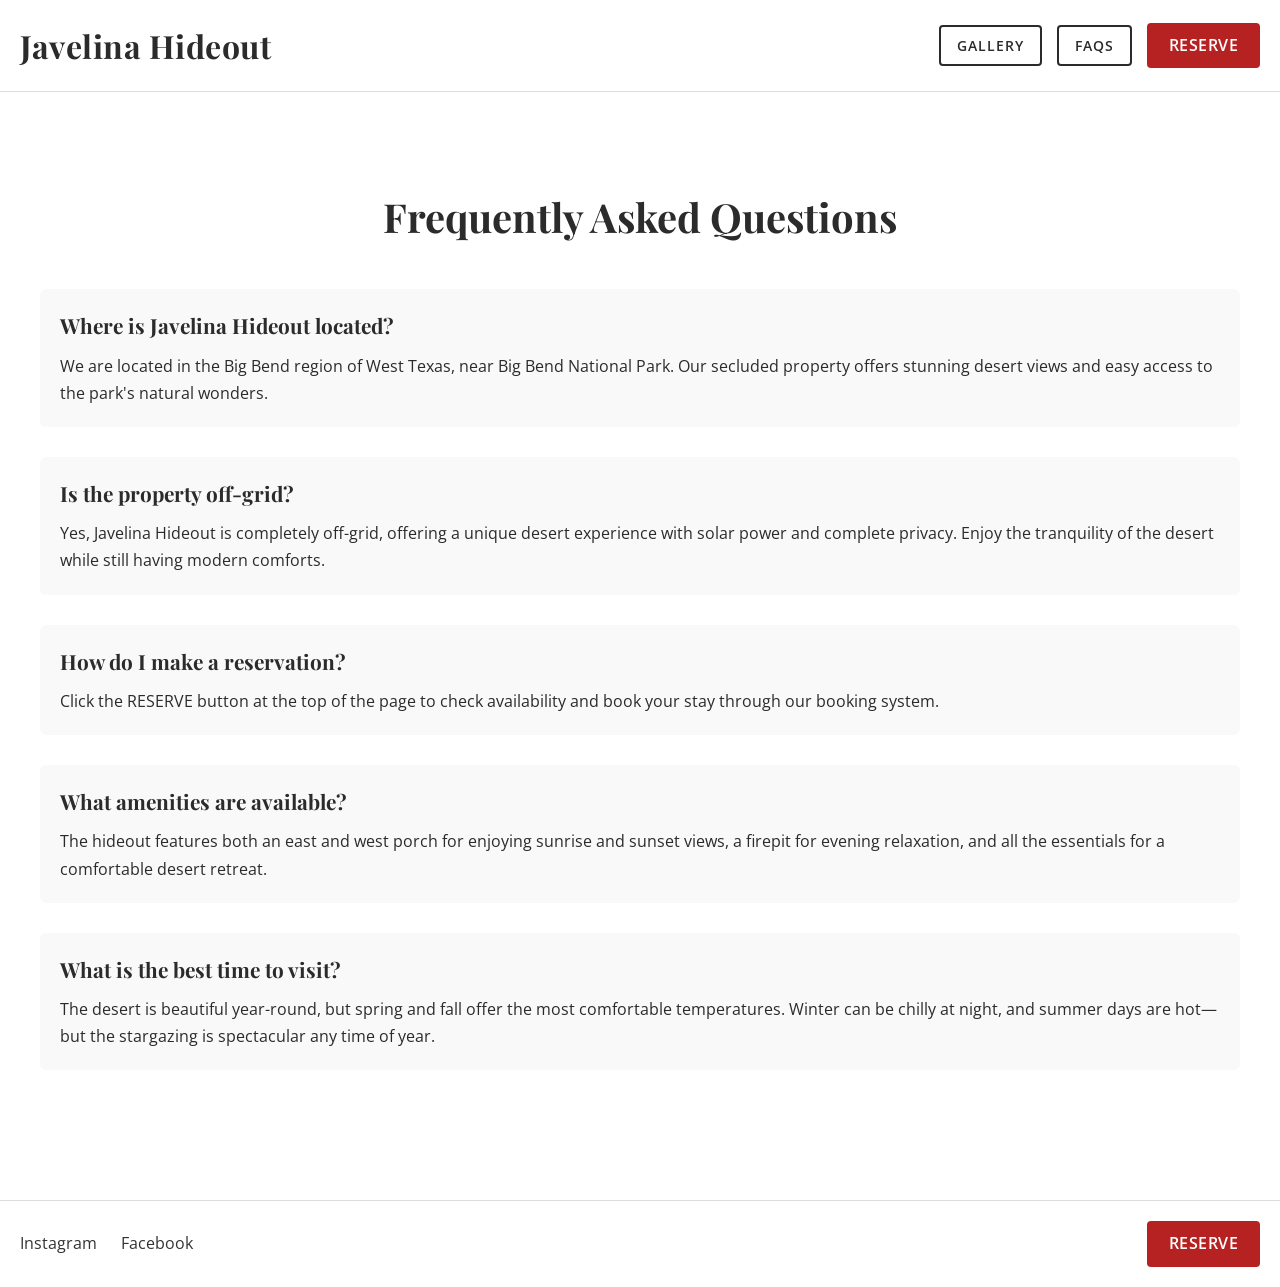
==== about.html @ 0f3e6824 "new repo to reproduce old page" ====
<!DOCTYPE html>
<html lang="en">
<head>
    <meta charset="UTF-8">
    <meta name="viewport" content="width=device-width, initial-scale=1.0">
    <title>FAQs - Javelina Hideout</title>
    <link rel="stylesheet" href="style.css">
    <link rel="preconnect" href="https://fonts.googleapis.com">
    <link rel="preconnect" href="https://fonts.gstatic.com" crossorigin>
    <link href="https://fonts.googleapis.com/css2?family=Playfair+Display:wght@500;600;700&family=Open+Sans:wght@300;400;600&display=swap" rel="stylesheet">
</head>
<body>
    <header>
        <h1><a href="index.html" style="text-decoration: none; color: inherit;">Javelina Hideout</a></h1>
        <nav class="main-nav">
            <a href="rooms.html" class="nav-link">GALLERY</a>
            <a href="about.html" class="nav-link">FAQS</a>
            <a href="https://bbvr-javelina.guestybookings.com/listings/5f4fd89a35d9df002918c283" class="reserve-button">RESERVE</a>
        </nav>
    </header>

    <main>
        <section class="faqs-section">
            <h2>Frequently Asked Questions</h2>
            
            <div class="faq-item reveal">
                <h3>Where is Javelina Hideout located?</h3>
                <p>We are located in the Big Bend region of West Texas, near Big Bend National Park. Our secluded property offers stunning desert views and easy access to the park's natural wonders.</p>
            </div>

            <div class="faq-item reveal">
                <h3>Is the property off-grid?</h3>
                <p>Yes, Javelina Hideout is completely off-grid, offering a unique desert experience with solar power and complete privacy. Enjoy the tranquility of the desert while still having modern comforts.</p>
            </div>

            <div class="faq-item reveal">
                <h3>How do I make a reservation?</h3>
                <p>Click the RESERVE button at the top of the page to check availability and book your stay through our booking system.</p>
            </div>

            <div class="faq-item reveal">
                <h3>What amenities are available?</h3>
                <p>The hideout features both an east and west porch for enjoying sunrise and sunset views, a firepit for evening relaxation, and all the essentials for a comfortable desert retreat.</p>
            </div>

            <div class="faq-item reveal">
                <h3>What is the best time to visit?</h3>
                <p>The desert is beautiful year-round, but spring and fall offer the most comfortable temperatures. Winter can be chilly at night, and summer days are hot—but the stargazing is spectacular any time of year.</p>
            </div>
        </section>
    </main>

    <footer>
        <div class="social-links">
            <a href="https://www.instagram.com/javelina_hideout">Instagram</a>
            <a href="https://www.facebook.com/javelinahideout">Facebook</a>
        </div>
        <a href="https://bbvr-javelina.guestybookings.com/listings/5f4fd89a35d9df002918c283" class="reserve-button">RESERVE</a>
    </footer>
    <script src="app.js"></script>
</body>
</html>
---- style.css ----
body {
    font-family: "Open Sans", sans-serif;
    margin: 0;
    background-color: #fff;
    color: #2b2b2b;
    line-height: 1.6;
}

header {
    display: flex;
    justify-content: space-between;
    align-items: center;
    padding: 20px;
    background-color: #fff;
    border-bottom: 1px solid #ddd;
    position: sticky;
    top: 0;
    z-index: 1000;
}

header h1 {
    margin: 0;
    font-size: 2em;
    font-family: "Playfair Display", serif;
    letter-spacing: 0.5px;
}

.main-nav {
    display: flex;
    gap: 15px;
    align-items: center;
}

.nav-link {
    color: #2b2b2b;
    text-decoration: none;
    font-weight: 600;
    letter-spacing: 1px;
    font-size: 0.85em;
    padding: 8px 16px;
    border: 2px solid #2b2b2b;
    border-radius: 4px;
    transition: all 0.3s ease;
}

.nav-link:hover {
    background-color: #2b2b2b;
    color: #fff;
}

.reserve-button {
    background-color: #b62222;
    color: #fff;
    padding: 10px 22px;
    text-decoration: none;
    border-radius: 4px;
    font-weight: 600;
    letter-spacing: 0.5px;
}

.reserve-inline {
    display: inline-block;
    margin-top: 12px;
}

.banner {
    text-align: center;
    padding: 48px 20px 24px;
    background-color: #f5f2ee;
}

.banner h2 {
    font-size: 2.4em;
    margin: 0;
    font-family: "Playfair Display", serif;
}

.hero-section {
    padding: 0;
    margin: 0;
}

.hero-image {
    width: 100%;
}

.hero-image img {
    width: 100%;
    display: block;
}

.content-section {
    display: grid;
    grid-template-columns: repeat(auto-fit, minmax(280px, 1fr));
    gap: 30px;
    align-items: center;
    padding: 40px 20px;
}

.content-section.alt .text-content {
    order: 2;
}

.content-section.alt .image-content {
    order: 1;
}

.content-section img {
    width: 100%;
    border-radius: 6px;
}

.content-section h2 {
    font-size: 2.2em;
    margin-bottom: 12px;
    font-family: "Playfair Display", serif;
}

.eyebrow {
    text-transform: uppercase;
    letter-spacing: 2px;
    font-size: 0.8em;
    color: #8a7f72;
    margin: 0 0 6px;
}

.sunset-section {
    padding: 40px 20px;
    text-align: center;
}

.sunset-content {
    margin-bottom: 20px;
}

.sunset-image img {
    width: 100%;
    max-width: 900px;
    border-radius: 6px;
    margin: 0 auto;
    display: block;
}

.gallery-section,
.faqs-section {
    padding: 60px 20px;
    max-width: 1200px;
    margin: 0 auto;
}

.gallery-section h2,
.faqs-section h2 {
    font-family: "Playfair Display", serif;
    font-size: 2.5em;
    text-align: center;
    margin-bottom: 40px;
}

.gallery-grid {
    column-count: 3;
    column-gap: 20px;
}

@media (max-width: 900px) {
    .gallery-grid {
        column-count: 2;
    }
}

@media (max-width: 600px) {
    .gallery-grid {
        column-count: 1;
    }
}

.gallery-grid img {
    width: 100%;
    margin-bottom: 20px;
    border-radius: 6px;
    transition: transform 0.3s ease;
    display: block;
    break-inside: avoid;
}

.gallery-grid img:hover {
    transform: scale(1.02);
}

.faq-item {
    margin-bottom: 30px;
    padding: 20px;
    background-color: #f9f9f9;
    border-radius: 6px;
}

.faq-item h3 {
    font-family: "Playfair Display", serif;
    font-size: 1.3em;
    margin-top: 0;
    margin-bottom: 10px;
}

.faq-item p {
    margin: 0;
    line-height: 1.7;
}

@media (max-width: 768px) {
    .content-section {
        grid-template-columns: 1fr;
    }
    
    .content-section.alt .text-content,
    .content-section.alt .image-content {
        order: initial;
    }
    
    .main-nav {
        gap: 8px;
    }
    
    .nav-link {
        padding: 6px 12px;
        font-size: 0.75em;
    }
}

footer {
    display: flex;
    justify-content: space-between;
    align-items: center;
    padding: 20px;
    background-color: #fff;
    border-top: 1px solid #ddd;
    margin-top: 40px;
}

.social-links a {
    margin-right: 20px;
    color: #333;
    text-decoration: none;
}

/* Animation */
.reveal {
    opacity: 0;
    transform: translateY(20px);
    transition: opacity 0.6s ease-out, transform 0.6s ease-out;
}

.reveal.active {
    opacity: 1;
    transform: translateY(0);
}
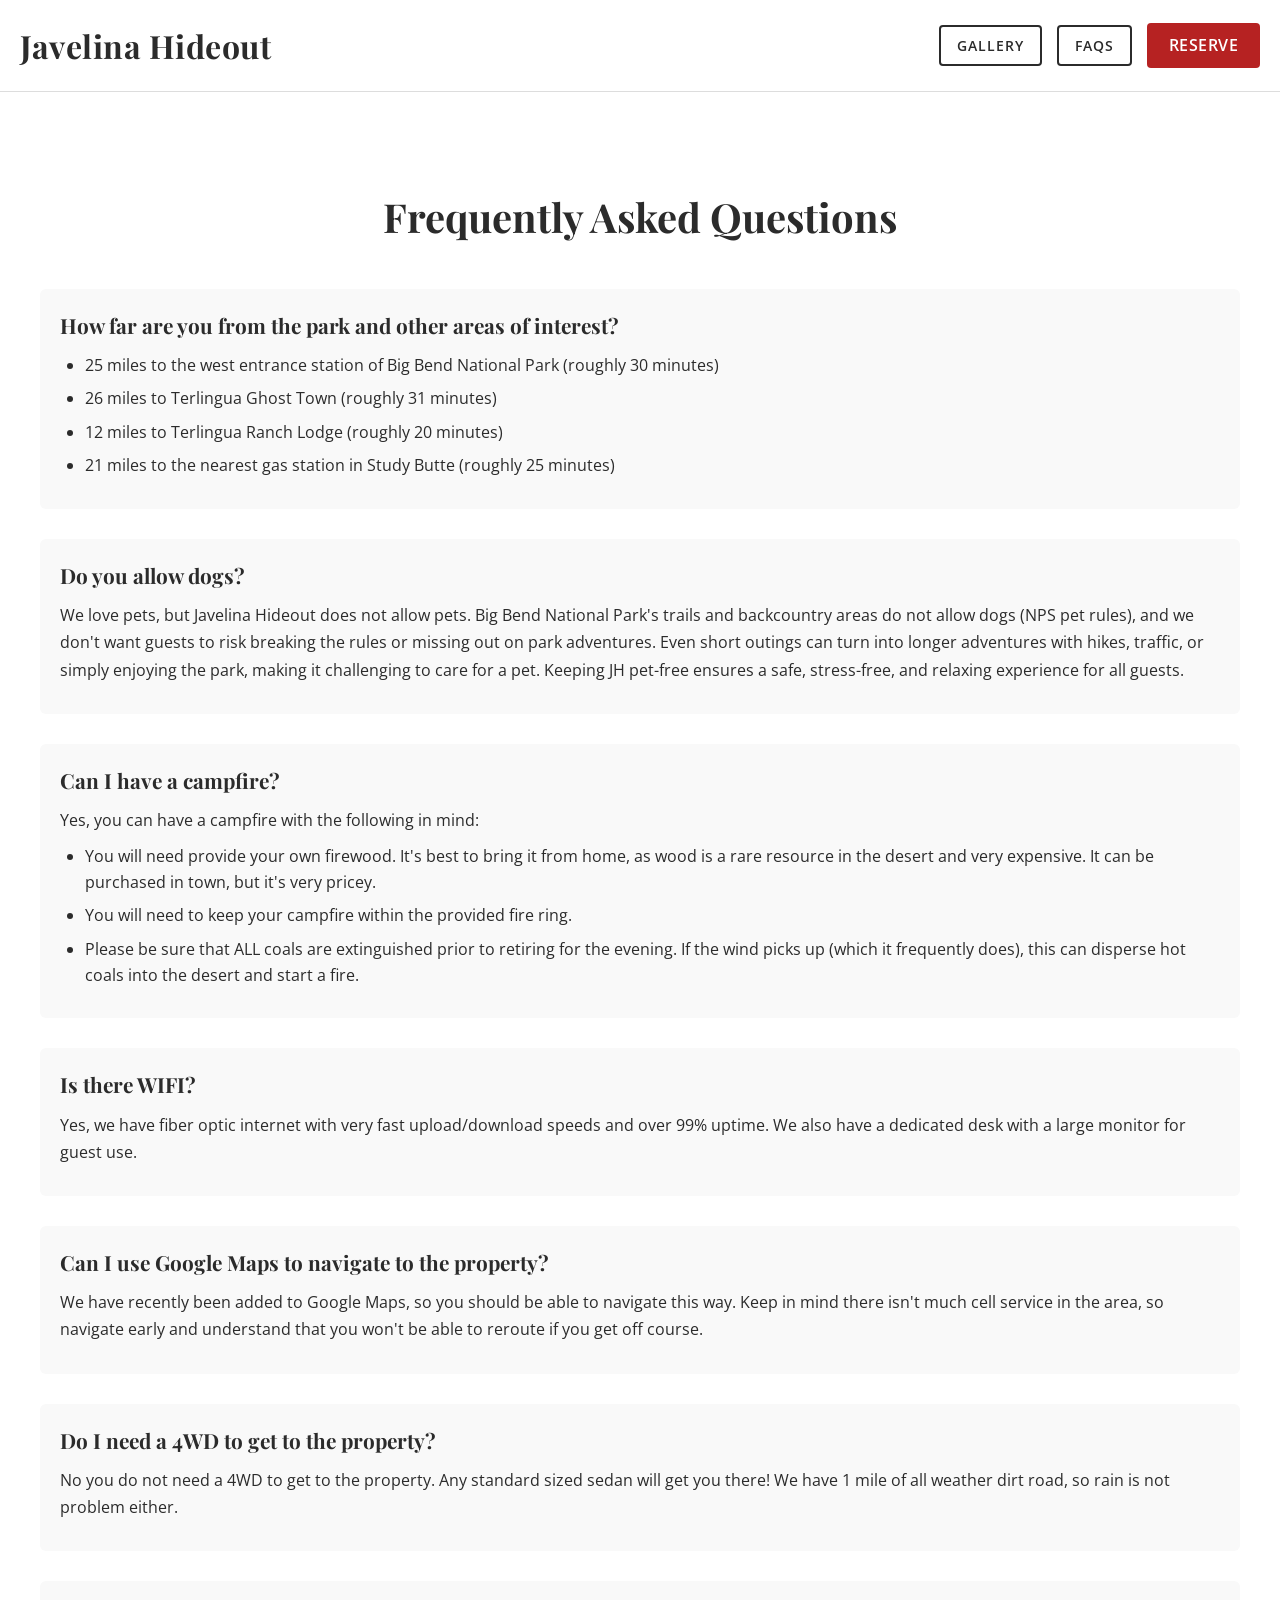
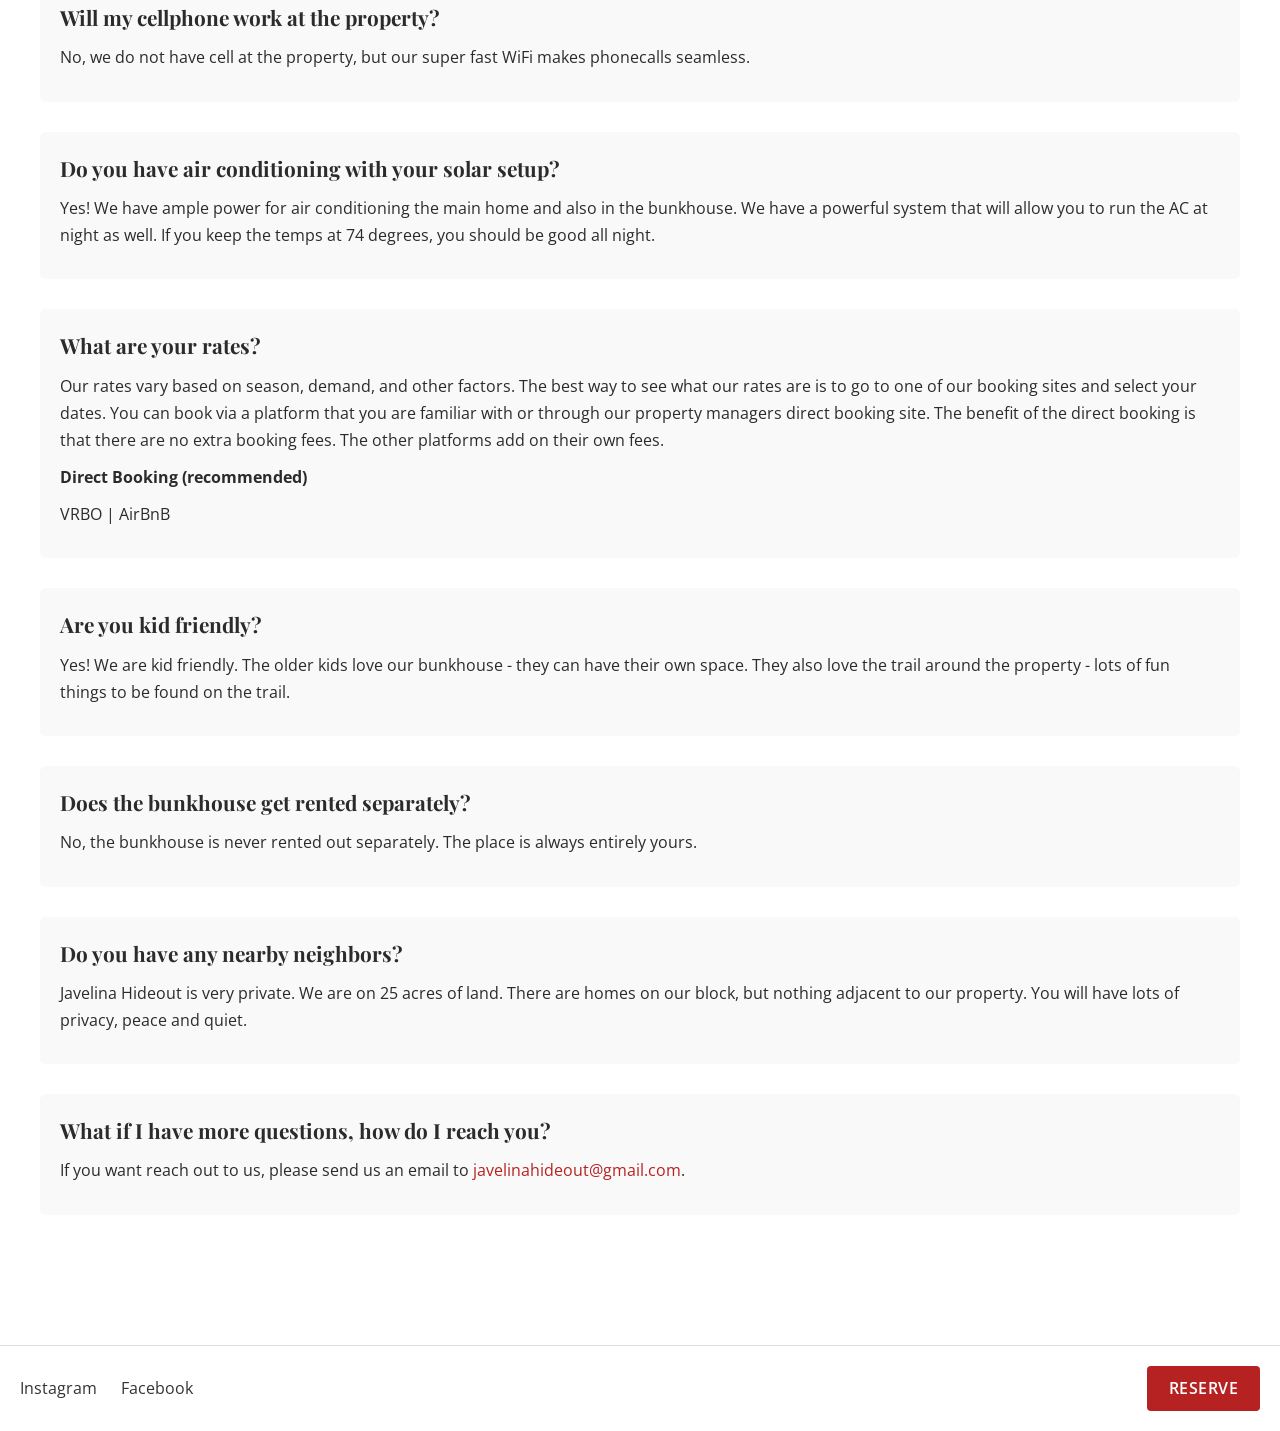
==== commit 9223c792: "copy the other FAQs" ====
--- a/about.html
+++ b/about.html
@@ -24,28 +24,80 @@
             <h2>Frequently Asked Questions</h2>
             
             <div class="faq-item reveal">
-                <h3>Where is Javelina Hideout located?</h3>
-                <p>We are located in the Big Bend region of West Texas, near Big Bend National Park. Our secluded property offers stunning desert views and easy access to the park's natural wonders.</p>
+                <h3>How far are you from the park and other areas of interest?</h3>
+                <ul>
+                    <li>25 miles to the west entrance station of Big Bend National Park (roughly 30 minutes)</li>
+                    <li>26 miles to Terlingua Ghost Town (roughly 31 minutes)</li>
+                    <li>12 miles to Terlingua Ranch Lodge (roughly 20 minutes)</li>
+                    <li>21 miles to the nearest gas station in Study Butte (roughly 25 minutes)</li>
+                </ul>
             </div>
 
             <div class="faq-item reveal">
-                <h3>Is the property off-grid?</h3>
-                <p>Yes, Javelina Hideout is completely off-grid, offering a unique desert experience with solar power and complete privacy. Enjoy the tranquility of the desert while still having modern comforts.</p>
+                <h3>Do you allow dogs?</h3>
+                <p>We love pets, but Javelina Hideout does not allow pets. Big Bend National Park's trails and backcountry areas do not allow dogs (NPS pet rules), and we don't want guests to risk breaking the rules or missing out on park adventures. Even short outings can turn into longer adventures with hikes, traffic, or simply enjoying the park, making it challenging to care for a pet. Keeping JH pet-free ensures a safe, stress-free, and relaxing experience for all guests.</p>
             </div>
 
             <div class="faq-item reveal">
-                <h3>How do I make a reservation?</h3>
-                <p>Click the RESERVE button at the top of the page to check availability and book your stay through our booking system.</p>
+                <h3>Can I have a campfire?</h3>
+                <p>Yes, you can have a campfire with the following in mind:</p>
+                <ul>
+                    <li>You will need provide your own firewood. It's best to bring it from home, as wood is a rare resource in the desert and very expensive. It can be purchased in town, but it's very pricey.</li>
+                    <li>You will need to keep your campfire within the provided fire ring.</li>
+                    <li>Please be sure that ALL coals are extinguished prior to retiring for the evening. If the wind picks up (which it frequently does), this can disperse hot coals into the desert and start a fire.</li>
+                </ul>
             </div>
 
             <div class="faq-item reveal">
-                <h3>What amenities are available?</h3>
-                <p>The hideout features both an east and west porch for enjoying sunrise and sunset views, a firepit for evening relaxation, and all the essentials for a comfortable desert retreat.</p>
+                <h3>Is there WIFI?</h3>
+                <p>Yes, we have fiber optic internet with very fast upload/download speeds and over 99% uptime. We also have a dedicated desk with a large monitor for guest use.</p>
             </div>
 
             <div class="faq-item reveal">
-                <h3>What is the best time to visit?</h3>
-                <p>The desert is beautiful year-round, but spring and fall offer the most comfortable temperatures. Winter can be chilly at night, and summer days are hot—but the stargazing is spectacular any time of year.</p>
+                <h3>Can I use Google Maps to navigate to the property?</h3>
+                <p>We have recently been added to Google Maps, so you should be able to navigate this way. Keep in mind there isn't much cell service in the area, so navigate early and understand that you won't be able to reroute if you get off course.</p>
+            </div>
+
+            <div class="faq-item reveal">
+                <h3>Do I need a 4WD to get to the property?</h3>
+                <p>No you do not need a 4WD to get to the property. Any standard sized sedan will get you there! We have 1 mile of all weather dirt road, so rain is not problem either.</p>
+            </div>
+
+            <div class="faq-item reveal">
+                <h3>Will my cellphone work at the property?</h3>
+                <p>No, we do not have cell at the property, but our super fast WiFi makes phonecalls seamless.</p>
+            </div>
+
+            <div class="faq-item reveal">
+                <h3>Do you have air conditioning with your solar setup?</h3>
+                <p>Yes! We have ample power for air conditioning the main home and also in the bunkhouse. We have a powerful system that will allow you to run the AC at night as well. If you keep the temps at 74 degrees, you should be good all night.</p>
+            </div>
+
+            <div class="faq-item reveal">
+                <h3>What are your rates?</h3>
+                <p>Our rates vary based on season, demand, and other factors. The best way to see what our rates are is to go to one of our booking sites and select your dates. You can book via a platform that you are familiar with or through our property managers direct booking site. The benefit of the direct booking is that there are no extra booking fees. The other platforms add on their own fees.</p>
+                <p><strong>Direct Booking (recommended)</strong></p>
+                <p>VRBO | AirBnB</p>
+            </div>
+
+            <div class="faq-item reveal">
+                <h3>Are you kid friendly?</h3>
+                <p>Yes! We are kid friendly. The older kids love our bunkhouse - they can have their own space. They also love the trail around the property - lots of fun things to be found on the trail.</p>
+            </div>
+
+            <div class="faq-item reveal">
+                <h3>Does the bunkhouse get rented separately?</h3>
+                <p>No, the bunkhouse is never rented out separately. The place is always entirely yours.</p>
+            </div>
+
+            <div class="faq-item reveal">
+                <h3>Do you have any nearby neighbors?</h3>
+                <p>Javelina Hideout is very private. We are on 25 acres of land. There are homes on our block, but nothing adjacent to our property. You will have lots of privacy, peace and quiet.</p>
+            </div>
+
+            <div class="faq-item reveal">
+                <h3>What if I have more questions, how do I reach you?</h3>
+                <p>If you want reach out to us, please send us an email to <a href="mailto:javelinahideout@gmail.com">javelinahideout@gmail.com</a>.</p>
             </div>
         </section>
     </main>
--- a/style.css
+++ b/style.css
@@ -201,8 +201,27 @@
 }
 
 .faq-item p {
-    margin: 0;
+    margin: 0 0 10px 0;
     line-height: 1.7;
+}
+
+.faq-item ul {
+    margin: 10px 0;
+    padding-left: 25px;
+}
+
+.faq-item li {
+    margin-bottom: 8px;
+    line-height: 1.6;
+}
+
+.faq-item a {
+    color: #b62222;
+    text-decoration: none;
+}
+
+.faq-item a:hover {
+    text-decoration: underline;
 }
 
 @media (max-width: 768px) {
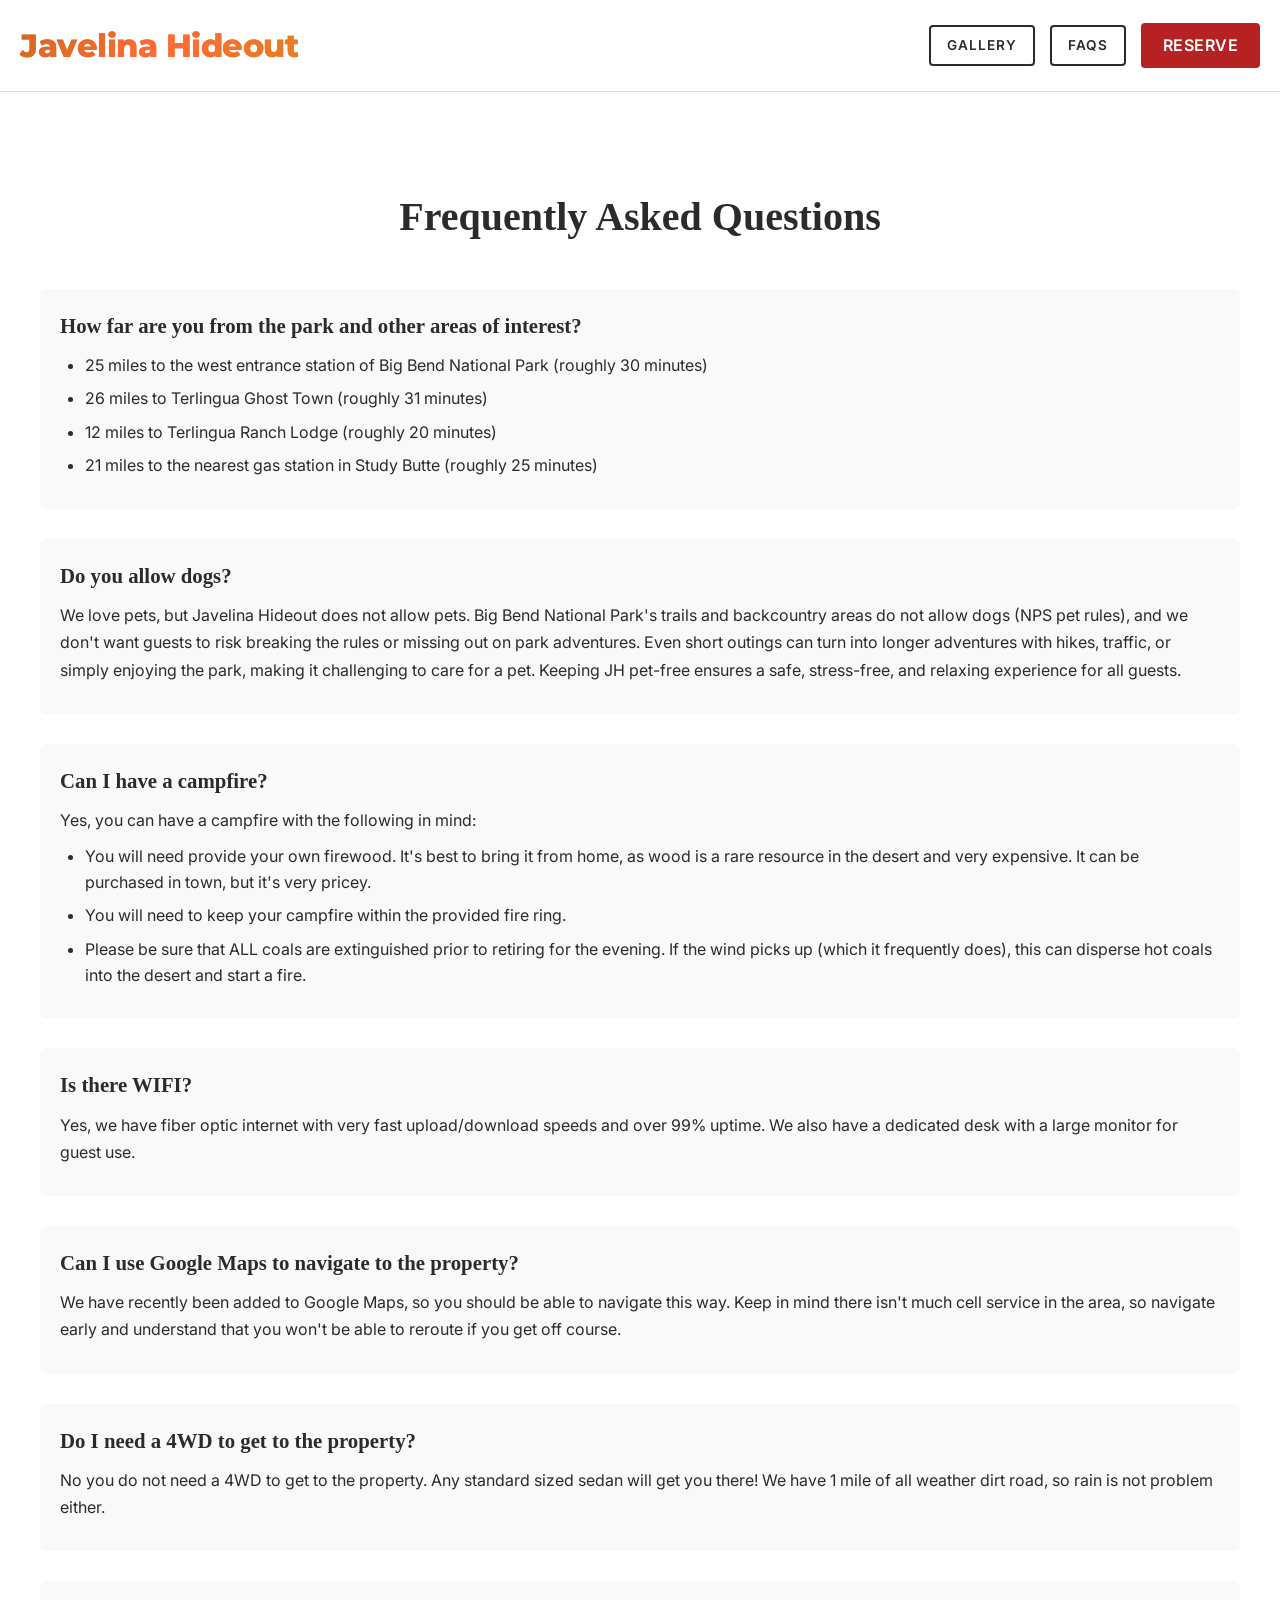
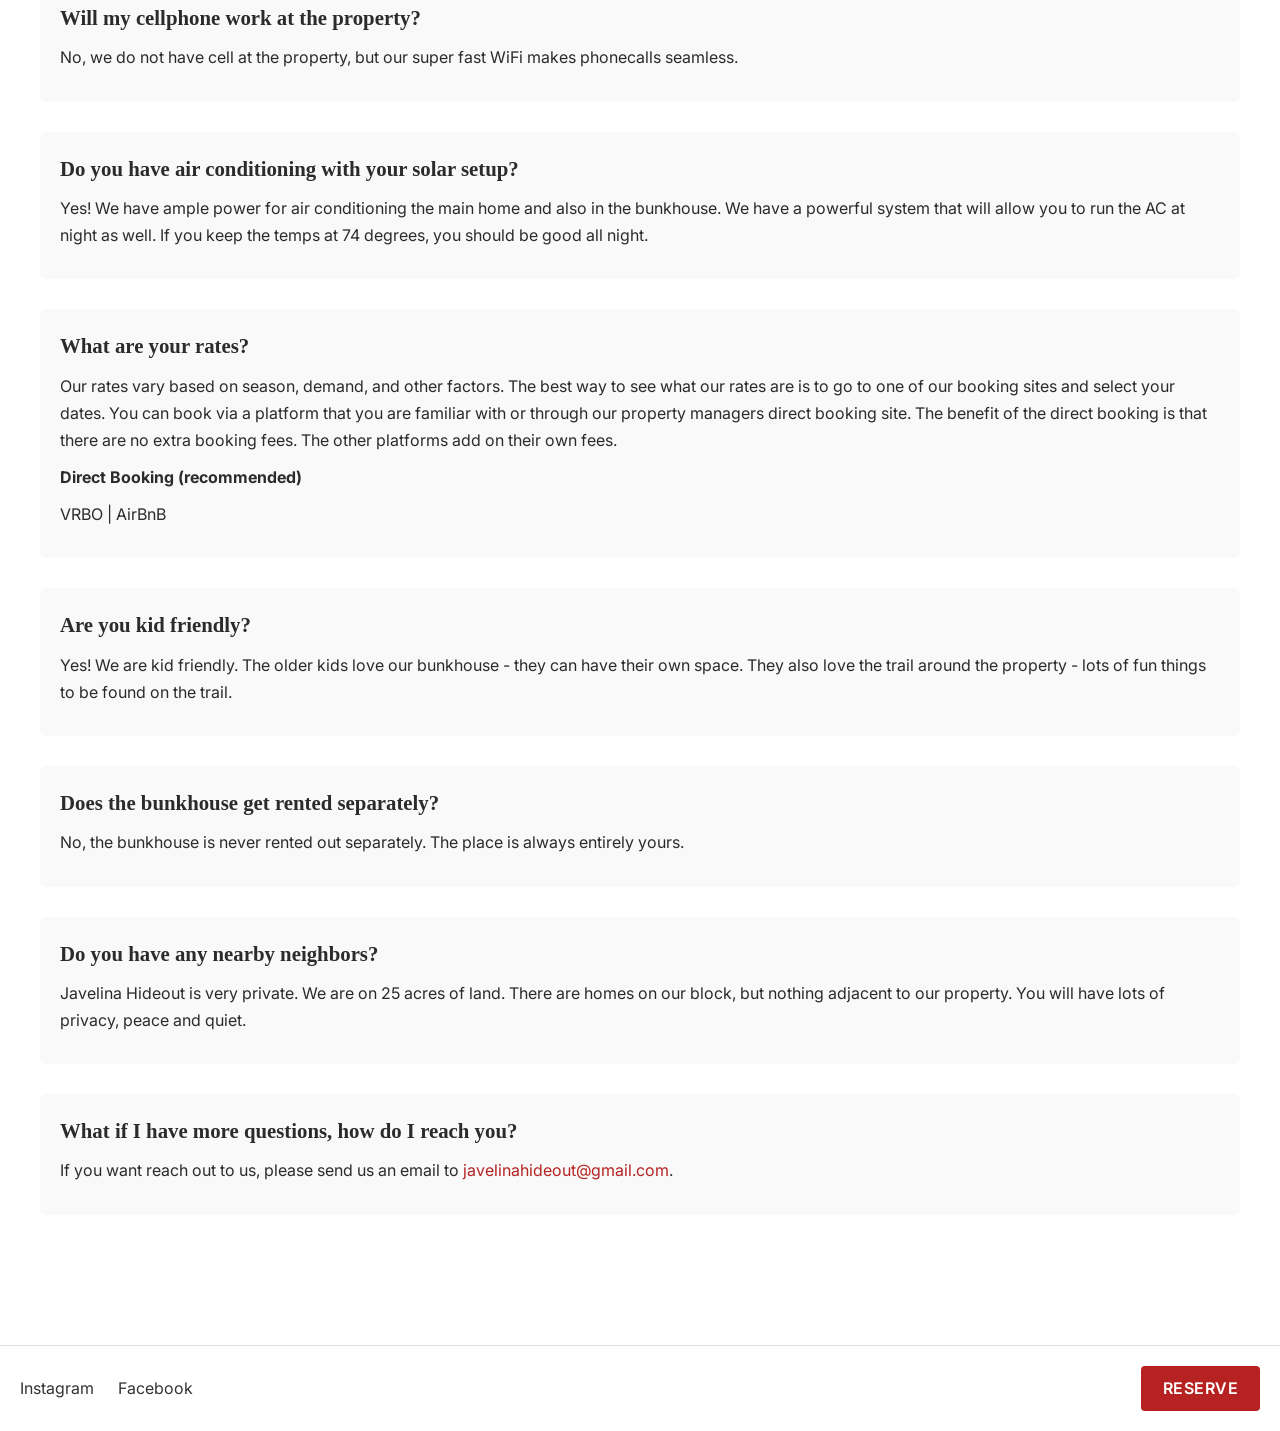
==== commit 9633ddea: "Modernize branding with vibrant typography and colors - Changed heading font from Playfair Display t" ====
--- a/about.html
+++ b/about.html
@@ -7,11 +7,11 @@
     <link rel="stylesheet" href="style.css">
     <link rel="preconnect" href="https://fonts.googleapis.com">
     <link rel="preconnect" href="https://fonts.gstatic.com" crossorigin>
-    <link href="https://fonts.googleapis.com/css2?family=Playfair+Display:wght@500;600;700&family=Open+Sans:wght@300;400;600&display=swap" rel="stylesheet">
+    <link href="https://fonts.googleapis.com/css2?family=Montserrat:wght@600;700;800&family=Inter:wght@300;400;600&display=swap" rel="stylesheet">
 </head>
 <body>
     <header>
-        <h1><a href="index.html" style="text-decoration: none; color: inherit;">Javelina Hideout</a></h1>
+        <h1><a href="index.html" class="brand-link">Javelina Hideout</a></h1>
         <nav class="main-nav">
             <a href="rooms.html" class="nav-link">GALLERY</a>
             <a href="about.html" class="nav-link">FAQS</a>
--- a/style.css
+++ b/style.css
@@ -1,5 +1,5 @@
 body {
-    font-family: "Open Sans", sans-serif;
+    font-family: "Inter", sans-serif;
     margin: 0;
     background-color: #fff;
     color: #2b2b2b;
@@ -21,8 +21,30 @@
 header h1 {
     margin: 0;
     font-size: 2em;
-    font-family: "Playfair Display", serif;
-    letter-spacing: 0.5px;
+    font-family: "Montserrat", sans-serif;
+    letter-spacing: -0.5px;
+    font-weight: 800;
+    background: linear-gradient(135deg, #d2691e 0%, #ff6b35 50%, #e67e22 100%);
+    -webkit-background-clip: text;
+    -webkit-text-fill-color: transparent;
+    background-clip: text;
+}
+
+.brand-link {
+    font-family: "Montserrat", sans-serif;
+    font-weight: 800;
+    text-decoration: none;
+    letter-spacing: -0.5px;
+    transition: all 0.3s ease;
+    background: linear-gradient(135deg, #d2691e 0%, #ff6b35 50%, #e67e22 100%);
+    -webkit-background-clip: text;
+    -webkit-text-fill-color: transparent;
+    background-clip: text;
+}
+
+.brand-link:hover {
+    filter: brightness(1.1);
+    transform: translateY(-2px);
 }
 
 .main-nav {
@@ -89,6 +111,33 @@
     display: block;
 }
 
+.heading-section {
+    text-align: center;
+    padding: 60px 20px 40px;
+}
+
+.heading-section h1 {
+    font-family: "Playfair Display", serif;
+    font-size: 3.5em;
+    margin: 0;
+    font-weight: 600;
+    color: #2b2b2b;
+}
+
+.sunset-feature {
+    padding: 0;
+    margin: 0;
+}
+
+.sunset-feature .sunset-image {
+    width: 100%;
+}
+
+.sunset-feature .sunset-image img {
+    width: 100%;
+    display: block;
+}
+
 .content-section {
     display: grid;
     grid-template-columns: repeat(auto-fit, minmax(280px, 1fr));
@@ -124,23 +173,6 @@
     margin: 0 0 6px;
 }
 
-.sunset-section {
-    padding: 40px 20px;
-    text-align: center;
-}
-
-.sunset-content {
-    margin-bottom: 20px;
-}
-
-.sunset-image img {
-    width: 100%;
-    max-width: 900px;
-    border-radius: 6px;
-    margin: 0 auto;
-    display: block;
-}
-
 .gallery-section,
 .faqs-section {
     padding: 60px 20px;
@@ -241,6 +273,10 @@
     .nav-link {
         padding: 6px 12px;
         font-size: 0.75em;
+    }
+    
+    .heading-section h1 {
+        font-size: 2em;
     }
 }
 
@@ -263,11 +299,23 @@
 /* Animation */
 .reveal {
     opacity: 0;
-    transform: translateY(20px);
-    transition: opacity 0.6s ease-out, transform 0.6s ease-out;
+    transform: translateY(50px);
+    transition: opacity 1s cubic-bezier(0.5, 0, 0, 1), transform 1s cubic-bezier(0.5, 0, 0, 1);
 }
 
 .reveal.active {
     opacity: 1;
     transform: translateY(0);
 }
+
+.reveal:nth-child(1) {
+    transition-delay: 0.1s;
+}
+
+.reveal:nth-child(2) {
+    transition-delay: 0.2s;
+}
+
+.reveal:nth-child(3) {
+    transition-delay: 0.3s;
+}
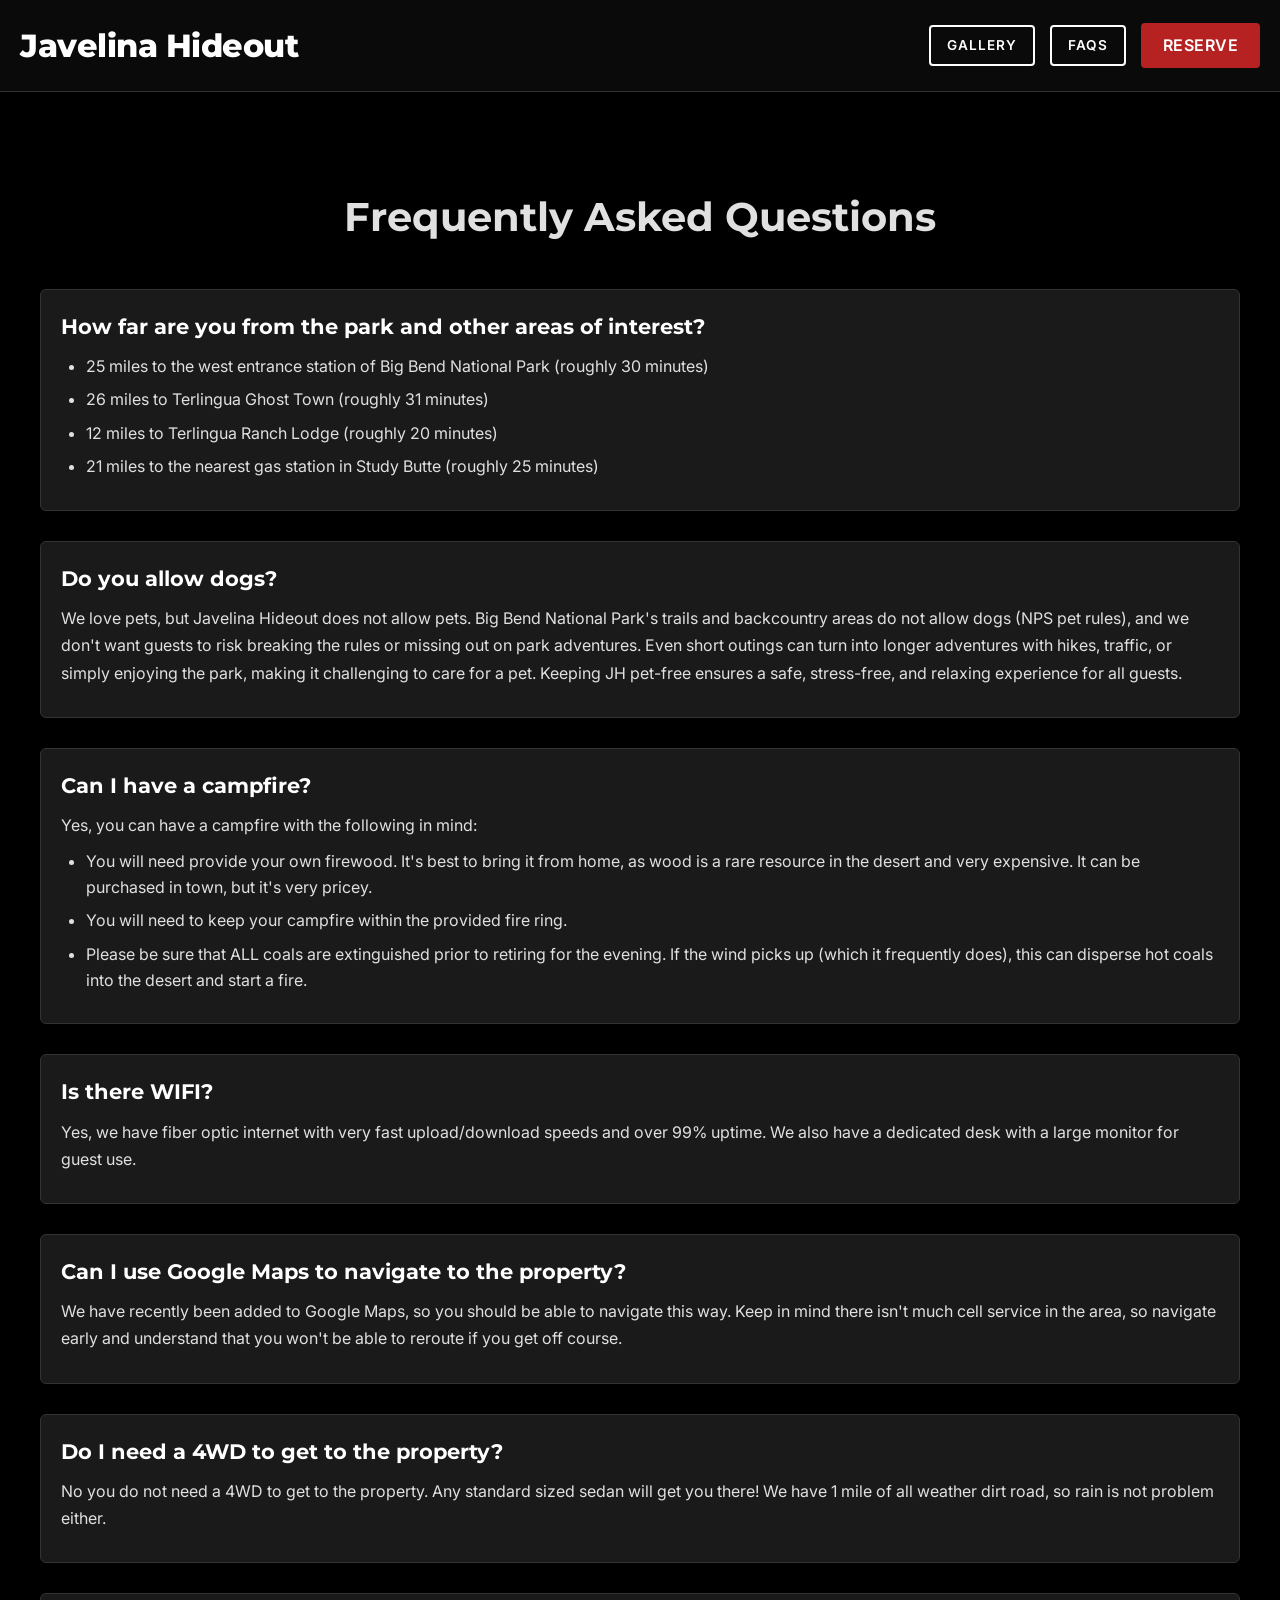
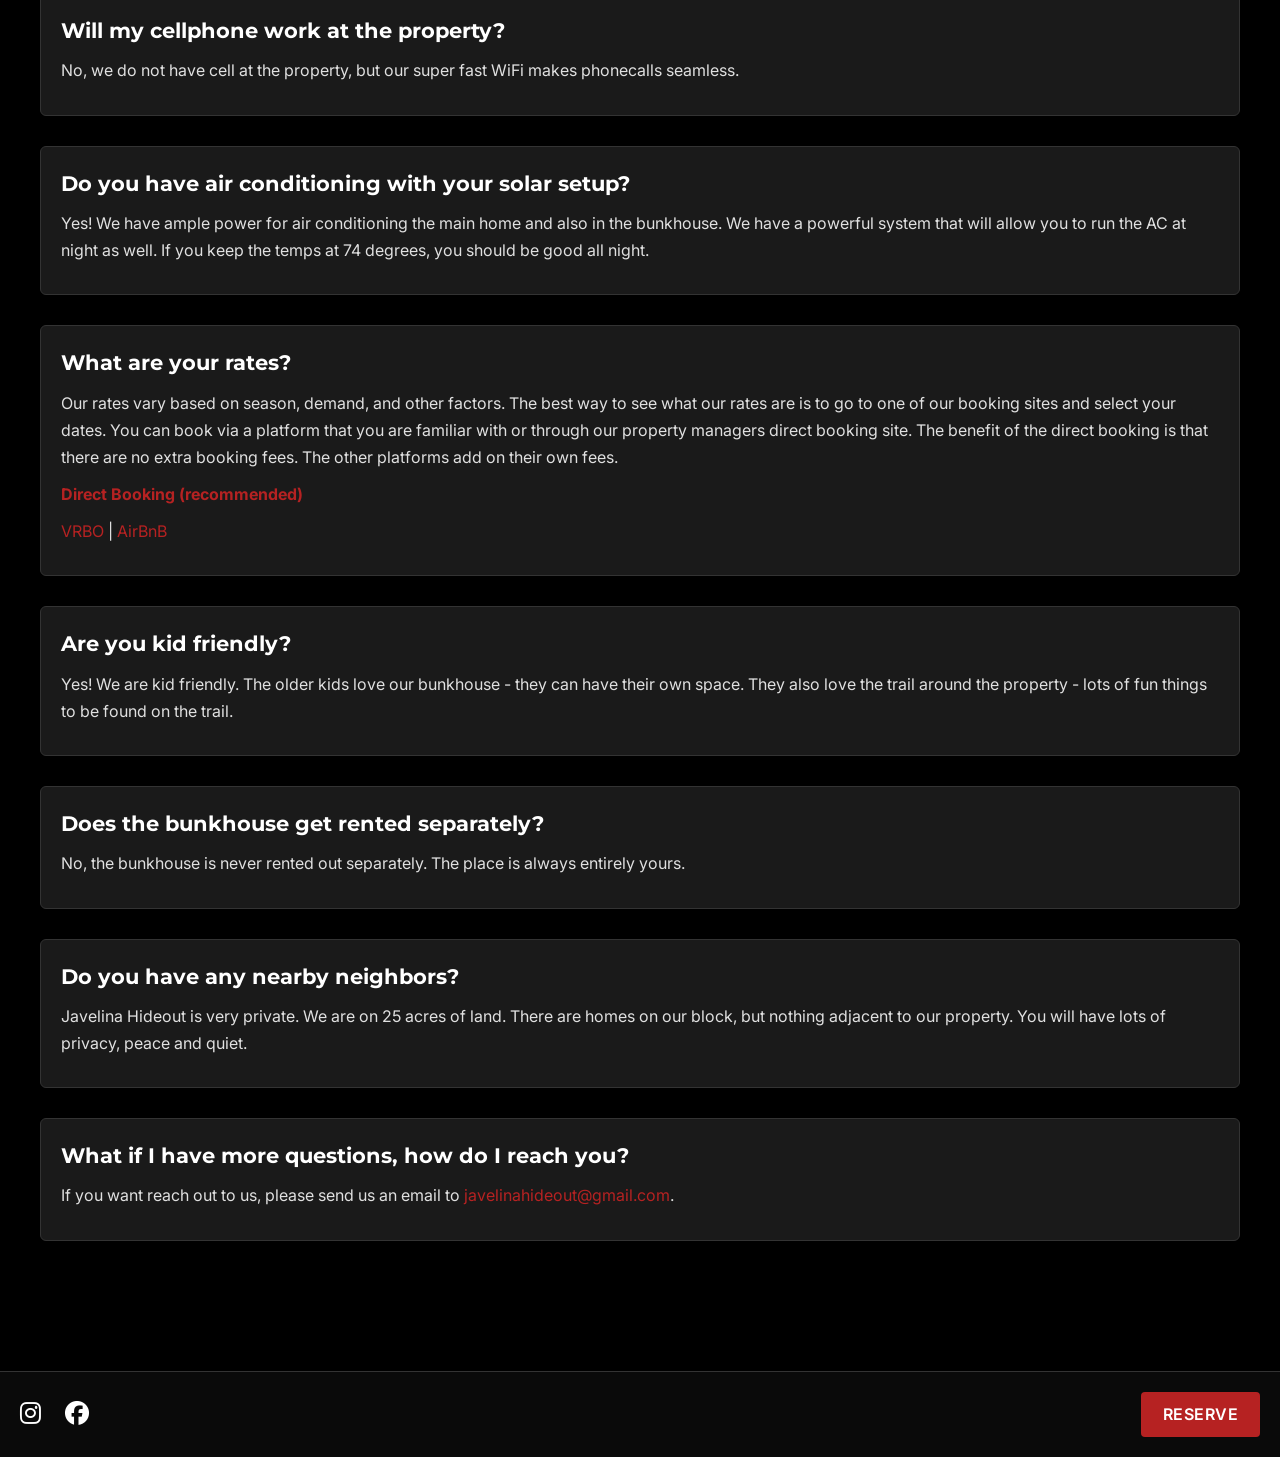
==== commit 215cb413: "Improve site typography, style and booking links" ====
--- a/about.html
+++ b/about.html
@@ -8,6 +8,7 @@
     <link rel="preconnect" href="https://fonts.googleapis.com">
     <link rel="preconnect" href="https://fonts.gstatic.com" crossorigin>
     <link href="https://fonts.googleapis.com/css2?family=Montserrat:wght@600;700;800&family=Inter:wght@300;400;600&display=swap" rel="stylesheet">
+    <link rel="stylesheet" href="https://cdnjs.cloudflare.com/ajax/libs/font-awesome/6.4.0/css/all.min.css">
 </head>
 <body>
     <header>
@@ -76,8 +77,8 @@
             <div class="faq-item reveal">
                 <h3>What are your rates?</h3>
                 <p>Our rates vary based on season, demand, and other factors. The best way to see what our rates are is to go to one of our booking sites and select your dates. You can book via a platform that you are familiar with or through our property managers direct booking site. The benefit of the direct booking is that there are no extra booking fees. The other platforms add on their own fees.</p>
-                <p><strong>Direct Booking (recommended)</strong></p>
-                <p>VRBO | AirBnB</p>
+                <p><strong><a href="https://bbvr-javelina.guestybookings.com/listings/5f4fd89a35d9df002918c283" target="_blank">Direct Booking (recommended)</a></strong></p>
+                <p><a href="https://www.vrbo.com/1199938" target="_blank">VRBO</a> | <a href="https://www.airbnb.com/rooms/40091880" target="_blank">AirBnB</a></p>
             </div>
 
             <div class="faq-item reveal">
@@ -104,8 +105,8 @@
 
     <footer>
         <div class="social-links">
-            <a href="https://www.instagram.com/javelina_hideout">Instagram</a>
-            <a href="https://www.facebook.com/javelinahideout">Facebook</a>
+            <a href="https://www.instagram.com/javelina_hideout" title="Instagram" target="_blank"><i class="fab fa-instagram"></i></a>
+            <a href="https://www.facebook.com/javelinahideout" title="Facebook" target="_blank"><i class="fab fa-facebook"></i></a>
         </div>
         <a href="https://bbvr-javelina.guestybookings.com/listings/5f4fd89a35d9df002918c283" class="reserve-button">RESERVE</a>
     </footer>
--- a/style.css
+++ b/style.css
@@ -1,8 +1,8 @@
 body {
     font-family: "Inter", sans-serif;
     margin: 0;
-    background-color: #fff;
-    color: #2b2b2b;
+    background-color: #000;
+    color: #e0e0e0;
     line-height: 1.6;
 }
 
@@ -11,8 +11,8 @@
     justify-content: space-between;
     align-items: center;
     padding: 20px;
-    background-color: #fff;
-    border-bottom: 1px solid #ddd;
+    background-color: #0a0a0a;
+    border-bottom: 1px solid #333;
     position: sticky;
     top: 0;
     z-index: 1000;
@@ -24,10 +24,7 @@
     font-family: "Montserrat", sans-serif;
     letter-spacing: -0.5px;
     font-weight: 800;
-    background: linear-gradient(135deg, #d2691e 0%, #ff6b35 50%, #e67e22 100%);
-    -webkit-background-clip: text;
-    -webkit-text-fill-color: transparent;
-    background-clip: text;
+    color: #fff;
 }
 
 .brand-link {
@@ -35,15 +32,12 @@
     font-weight: 800;
     text-decoration: none;
     letter-spacing: -0.5px;
+    color: #fff;
     transition: all 0.3s ease;
-    background: linear-gradient(135deg, #d2691e 0%, #ff6b35 50%, #e67e22 100%);
-    -webkit-background-clip: text;
-    -webkit-text-fill-color: transparent;
-    background-clip: text;
 }
 
 .brand-link:hover {
-    filter: brightness(1.1);
+    opacity: 0.8;
     transform: translateY(-2px);
 }
 
@@ -54,20 +48,63 @@
 }
 
 .nav-link {
-    color: #2b2b2b;
+    color: #fff;
     text-decoration: none;
     font-weight: 600;
     letter-spacing: 1px;
     font-size: 0.85em;
     padding: 8px 16px;
-    border: 2px solid #2b2b2b;
+    border: 2px solid #fff;
     border-radius: 4px;
     transition: all 0.3s ease;
 }
 
 .nav-link:hover {
-    background-color: #2b2b2b;
-    color: #fff;
+    background-color: #fff;
+    color: #000;
+}
+
+.capacity-badge {
+    background-color: #1a1a1a;
+    border: 2px solid #ff6b35;
+    padding: 30px 20px;
+    border-radius: 8px;
+    text-align: center;
+    margin: 20px 0;
+}
+
+.capacity-badge h3 {
+    color: #ff6b35;
+    font-size: 1.1em;
+    margin-top: 0;
+    letter-spacing: 1px;
+}
+
+.capacity-badge p {
+    color: #fff;
+    font-size: 1.3em;
+    margin: 10px 0;
+    font-weight: 600;
+}
+
+.capacity-details {
+    display: grid;
+    grid-template-columns: 1fr 1fr;
+    gap: 15px;
+    margin-top: 15px;
+}
+
+.capacity-item {
+    background-color: #0a0a0a;
+    padding: 15px;
+    border-radius: 6px;
+    color: #e0e0e0;
+}
+
+.capacity-item strong {
+    color: #ff6b35;
+    display: block;
+    font-size: 1.2em;
 }
 
 .reserve-button {
@@ -88,13 +125,15 @@
 .banner {
     text-align: center;
     padding: 48px 20px 24px;
-    background-color: #f5f2ee;
+    background-color: #1a1a1a;
 }
 
 .banner h2 {
     font-size: 2.4em;
     margin: 0;
-    font-family: "Playfair Display", serif;
+    font-family: "Montserrat", sans-serif;
+    color: #fff;
+    font-weight: 700;
 }
 
 .hero-section {
@@ -117,11 +156,11 @@
 }
 
 .heading-section h1 {
-    font-family: "Playfair Display", serif;
+    font-family: "Montserrat", sans-serif;
     font-size: 3.5em;
     margin: 0;
-    font-weight: 600;
-    color: #2b2b2b;
+    font-weight: 700;
+    color: #fff;
 }
 
 .sunset-feature {
@@ -162,14 +201,15 @@
 .content-section h2 {
     font-size: 2.2em;
     margin-bottom: 12px;
-    font-family: "Playfair Display", serif;
+    font-family: "Montserrat", sans-serif;
+    font-weight: 700;
 }
 
 .eyebrow {
     text-transform: uppercase;
     letter-spacing: 2px;
     font-size: 0.8em;
-    color: #8a7f72;
+    color: #999;
     margin: 0 0 6px;
 }
 
@@ -182,10 +222,11 @@
 
 .gallery-section h2,
 .faqs-section h2 {
-    font-family: "Playfair Display", serif;
+    font-family: "Montserrat", sans-serif;
     font-size: 2.5em;
     text-align: center;
     margin-bottom: 40px;
+    font-weight: 700;
 }
 
 .gallery-grid {
@@ -221,15 +262,18 @@
 .faq-item {
     margin-bottom: 30px;
     padding: 20px;
-    background-color: #f9f9f9;
+    background-color: #1a1a1a;
     border-radius: 6px;
+    border: 1px solid #333;
 }
 
 .faq-item h3 {
-    font-family: "Playfair Display", serif;
+    font-family: "Montserrat", sans-serif;
     font-size: 1.3em;
     margin-top: 0;
     margin-bottom: 10px;
+    color: #fff;
+    font-weight: 700;
 }
 
 .faq-item p {
@@ -285,15 +329,23 @@
     justify-content: space-between;
     align-items: center;
     padding: 20px;
-    background-color: #fff;
-    border-top: 1px solid #ddd;
+    background-color: #0a0a0a;
+    border-top: 1px solid #333;
     margin-top: 40px;
 }
 
 .social-links a {
     margin-right: 20px;
-    color: #333;
-    text-decoration: none;
+    color: #fff;
+    text-decoration: none;
+    font-size: 1.5em;
+    transition: all 0.3s ease;
+    display: inline-block;
+}
+
+.social-links a:hover {
+    color: #ff6b35;
+    transform: scale(1.2);
 }
 
 /* Animation */
